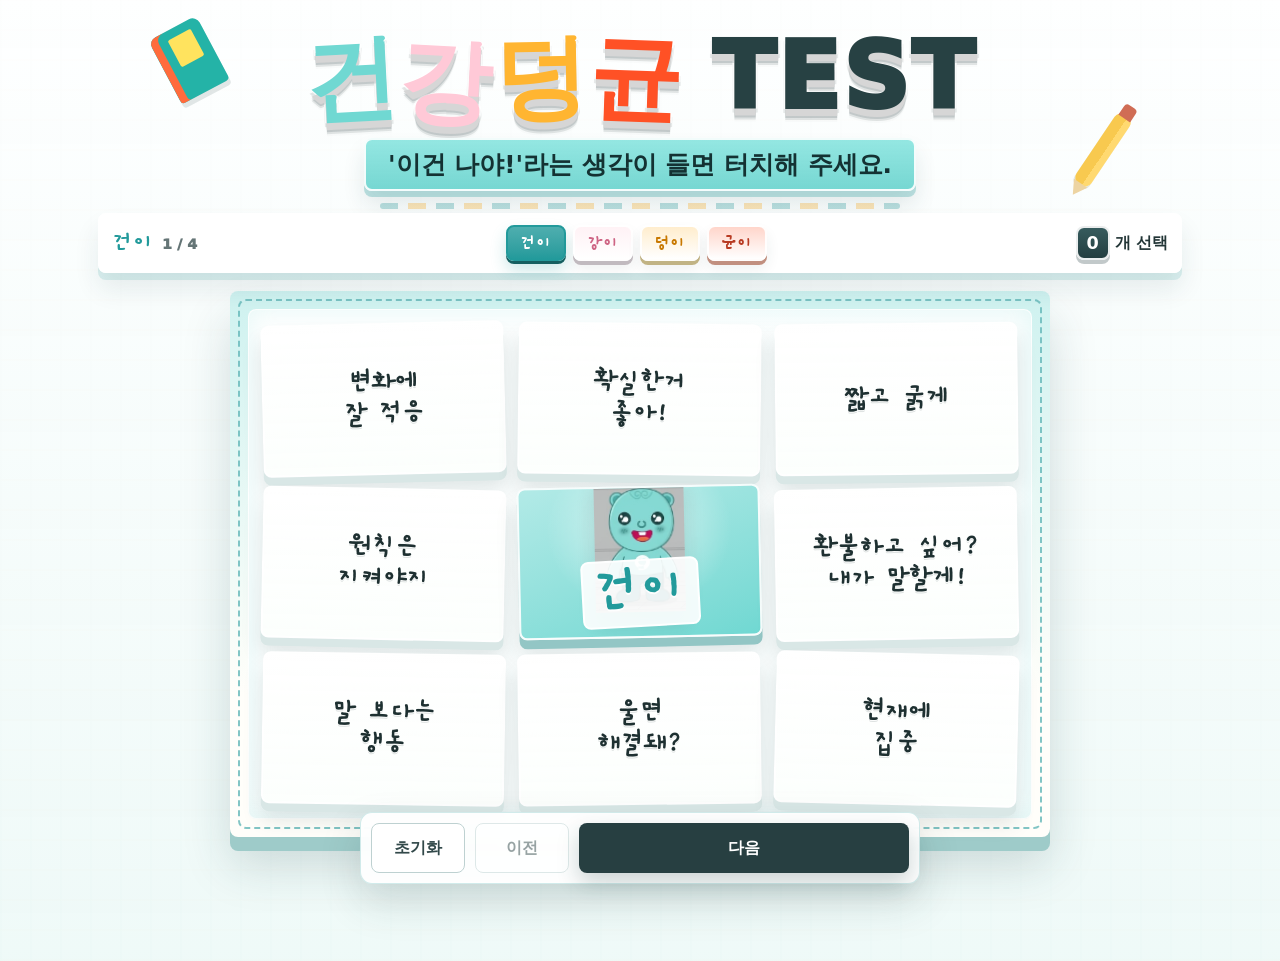
==== index.html @ cb2aecd3 "건강덩균 테스트 웹앱 추가" ====
<!doctype html>
<html lang="ko">
  <head>
    <meta charset="utf-8" />
    <meta name="viewport" content="width=device-width, initial-scale=1" />
    <meta name="theme-color" content="#74d9d3" />
    <meta name="description" content="건이, 강이, 덩이, 균이 유형을 고르는 건강덩균 TEST" />
    <title>건강덩균 TEST</title>
    <link rel="manifest" href="manifest.webmanifest" />
    <link rel="apple-touch-icon" href="assets/geoni-front.jpeg" />
    <link rel="preconnect" href="https://fonts.googleapis.com" />
    <link rel="preconnect" href="https://fonts.gstatic.com" crossorigin />
    <link href="https://fonts.googleapis.com/css2?family=Gaegu:wght@700&family=Nanum+Pen+Script&display=swap" rel="stylesheet" />
    <link rel="stylesheet" href="styles.css" />
  </head>
  <body>
    <main class="app">
      <header class="hero">
        <div class="brand-row" aria-hidden="true">
          <span class="book-icon"></span>
          <span class="pencil-icon"></span>
        </div>
        <h1 class="main-title" aria-label="건강덩균 테스트">
          <span class="title-word">
            <span class="title-char title-mint">건</span><span class="title-char title-pink">강</span><span class="title-char title-yellow">덩</span><span class="title-char title-orange">균</span>
          </span>
          <span class="title-test">TEST</span>
        </h1>
        <p class="hero-copy">'이건 나야!'라는 생각이 들면 터치해 주세요.</p>
      </header>

      <section class="status-panel" aria-label="선택 현황">
        <div class="step-summary">
          <strong id="currentTypeName">건이</strong>
          <span id="stepCount">1 / 4</span>
        </div>
        <div class="step-tabs" id="stepTabs" aria-label="캐릭터 보드 이동"></div>
        <div class="selected-count">
          <span class="count-number" id="selectedCount">0</span>
          <span>개 선택</span>
        </div>
      </section>

      <section class="board" id="board" aria-label="건강덩균 테스트 선택 보드"></section>

      <div class="bottom-bar">
        <button class="ghost-button" type="button" id="resetButton">초기화</button>
        <button class="ghost-button" type="button" id="prevButton">이전</button>
        <button class="result-button" type="button" id="nextButton">다음</button>
      </div>
    </main>

    <dialog class="result-dialog" id="resultDialog">
      <div class="result-card" id="resultCard">
        <button class="close-button" type="button" id="closeDialog" aria-label="결과 닫기">×</button>
        <div class="result-mascots" id="resultMascots" aria-hidden="true"></div>
        <p class="result-kicker">건강덩균 TEST 결과</p>
        <h2 id="resultTitle"></h2>
        <div class="dialog-actions">
          <button class="ghost-button" type="button" id="keepChoosingButton">계속 고르기</button>
          <button class="result-button" type="button" id="restartButton">다시 하기</button>
        </div>
      </div>
    </dialog>

    <template id="typeCardTemplate">
      <article class="type-card">
        <div class="type-board"></div>
      </article>
    </template>

    <script src="script.js"></script>
  </body>
</html>
---- styles.css ----
:root {
  --bg: #eef9f7;
  --ink: #223536;
  --muted: #657576;
  --line: #dce9e8;
  --panel: #fffefa;
  --teal: #70d8d2;
  --teal-dark: #229a9b;
  --pink: #ffc9d7;
  --pink-dark: #ce6484;
  --yellow: #ffb531;
  --yellow-dark: #c87800;
  --orange: #ff5125;
  --orange-dark: #b83a22;
  --shadow: 0 18px 42px rgba(30, 61, 62, 0.16);
  --ui-font:
    ui-rounded,
    "Apple SD Gothic Neo",
    "Malgun Gothic",
    system-ui,
    -apple-system,
    BlinkMacSystemFont,
    "Segoe UI",
    sans-serif;
  --hand-font:
    "Gaegu",
    "Nanum Pen Script",
    "Nanum Brush Script",
    "BM Kirang Haerang",
    "Apple SD Gothic Neo",
    "Malgun Gothic",
    cursive;
}

* {
  box-sizing: border-box;
}

html {
  min-height: 100%;
  background: var(--bg);
}

body {
  position: relative;
  min-height: 100%;
  margin: 0;
  color: var(--ink);
  font-family: var(--ui-font);
  line-height: 1.45;
  background:
    linear-gradient(180deg, rgba(255, 255, 255, 0.94), rgba(238, 249, 247, 0.9)),
    repeating-linear-gradient(90deg, rgba(112, 216, 210, 0.12) 0 2px, transparent 2px 30px),
    repeating-linear-gradient(0deg, rgba(255, 181, 49, 0.09) 0 2px, transparent 2px 30px),
    #f4fbfa;
  overflow-x: hidden;
}

body::before {
  position: fixed;
  inset: 0;
  z-index: -1;
  pointer-events: none;
  content: "";
  background:
    linear-gradient(135deg, transparent 0 66%, rgba(255, 201, 215, 0.3) 66% 72%, transparent 72%),
    linear-gradient(45deg, transparent 0 70%, rgba(255, 181, 49, 0.22) 70% 76%, transparent 76%);
}

button {
  font: inherit;
}

.app {
  width: min(100%, 1120px);
  margin: 0 auto;
  padding: 24px 18px 124px;
}

.hero {
  position: relative;
  padding: 12px 0 20px;
  text-align: center;
}

.hero::after {
  position: absolute;
  left: 50%;
  bottom: 2px;
  width: min(68vw, 520px);
  height: 6px;
  border-radius: 8px;
  background: repeating-linear-gradient(
    90deg,
    rgba(34, 154, 155, 0.3) 0 18px,
    transparent 18px 28px,
    rgba(255, 181, 49, 0.34) 28px 46px,
    transparent 46px 56px
  );
  content: "";
  transform: translateX(-50%);
}

.brand-row {
  position: absolute;
  inset: 0;
  z-index: 0;
  pointer-events: none;
}

.book-icon {
  position: absolute;
  top: 0;
  left: clamp(0px, 6vw, 64px);
  width: 54px;
  height: 72px;
  rotate: -28deg;
  border-radius: 8px 8px 4px 4px;
  background: #24b3a7;
  box-shadow:
    inset 8px 0 0 #ff6b3c,
    0 5px 0 rgba(31, 57, 58, 0.12);
}

.book-icon::before {
  position: absolute;
  content: "";
  inset: 9px 11px 33px 17px;
  border-radius: 2px;
  background: #ffe35e;
}

.pencil-icon {
  position: absolute;
  top: 84px;
  right: clamp(0px, 7vw, 70px);
  width: 18px;
  height: 84px;
  rotate: 34deg;
  border-radius: 8px;
  background: linear-gradient(90deg, #f8c94f 0 62%, #ffd970 62% 100%);
  box-shadow: 0 3px 0 rgba(31, 57, 58, 0.12);
}

.pencil-icon::before {
  position: absolute;
  content: "";
  top: -10px;
  left: 2px;
  width: 14px;
  height: 14px;
  border-radius: 4px 4px 0 0;
  background: #d06d55;
}

.pencil-icon::after {
  position: absolute;
  content: "";
  bottom: -12px;
  left: 1px;
  width: 0;
  height: 0;
  border-left: 8px solid transparent;
  border-right: 8px solid transparent;
  border-top: 14px solid #edd4a2;
}

.main-title {
  position: relative;
  z-index: 1;
  display: inline-flex;
  align-items: baseline;
  justify-content: center;
  flex-wrap: wrap;
  gap: 0 0.16em;
  margin: 0;
  font-family: var(--ui-font);
  font-size: clamp(3rem, 8.6vw, 5.8rem);
  font-weight: 1000;
  letter-spacing: 0;
  line-height: 0.9;
  filter: drop-shadow(0 4px 0 rgba(33, 46, 47, 0.13));
}

.title-word {
  display: inline-flex;
  align-items: baseline;
  gap: 0.02em;
}

.title-char,
.title-test {
  display: inline-block;
  -webkit-text-stroke: 1px rgba(255, 255, 255, 0.82);
  paint-order: stroke fill;
  text-shadow:
    0 7px 0 #d6d6d6,
    0 9px 0 rgba(28, 50, 51, 0.15),
    2px 0 0 rgba(255, 255, 255, 0.75),
    -2px 0 0 rgba(255, 255, 255, 0.75);
}

.title-char:nth-child(1) {
  transform: rotate(-3deg) translateY(0.02em);
}

.title-char:nth-child(2) {
  transform: rotate(3deg) translateY(0.05em);
}

.title-char:nth-child(3) {
  transform: rotate(-1deg);
}

.title-char:nth-child(4) {
  transform: rotate(2deg) translateY(0.02em);
}

.title-mint {
  color: var(--teal);
}

.title-pink {
  color: var(--pink);
}

.title-yellow {
  color: var(--yellow);
}

.title-orange {
  color: var(--orange);
}

.title-test {
  margin-left: 0.16em;
  color: #274143;
  letter-spacing: 0.02em;
}

.hero-copy {
  position: relative;
  z-index: 1;
  display: inline-flex;
  align-items: center;
  justify-content: center;
  max-width: min(100%, 780px);
  min-height: 44px;
  margin: 18px auto 0;
  padding: 7px 22px;
  border: 2px solid rgba(255, 255, 255, 0.9);
  border-radius: 8px;
  color: #143233;
  background: linear-gradient(180deg, rgba(141, 229, 224, 0.94), rgba(103, 211, 205, 0.9));
  box-shadow:
    0 6px 0 rgba(34, 154, 155, 0.28),
    0 14px 22px rgba(26, 68, 70, 0.11);
  font-size: clamp(1.05rem, 3.2vw, 1.55rem);
  font-weight: 900;
}

.status-panel {
  position: sticky;
  z-index: 10;
  top: 0;
  display: flex;
  align-items: center;
  justify-content: space-between;
  gap: 12px;
  margin: 2px 0 18px;
  padding: 10px 12px;
  border: 2px solid rgba(255, 255, 255, 0.9);
  border-radius: 8px;
  background: rgba(255, 255, 255, 0.9);
  box-shadow:
    0 7px 0 rgba(34, 154, 155, 0.14),
    0 16px 26px rgba(24, 59, 61, 0.09);
  backdrop-filter: blur(10px);
}

.step-summary {
  display: flex;
  align-items: baseline;
  gap: 8px;
  min-width: max-content;
  color: #243f40;
  font-weight: 950;
}

.step-summary strong {
  color: var(--teal-dark);
  font-family: var(--hand-font);
  font-size: 1.55rem;
  font-weight: 700;
  letter-spacing: 0;
  line-height: 1;
}

.step-summary span {
  color: var(--muted);
  font-size: 0.9rem;
}

.step-tabs {
  display: flex;
  justify-content: center;
  flex: 1;
  gap: 7px;
}

.step-tab {
  position: relative;
  min-width: 58px;
  min-height: 36px;
  padding: 5px 12px;
  border: 2px solid rgba(255, 255, 255, 0.92);
  border-radius: 8px;
  color: var(--tab-dark);
  background: linear-gradient(180deg, color-mix(in srgb, var(--tab-color) 24%, white), #fff);
  box-shadow:
    0 4px 0 color-mix(in srgb, var(--tab-color) 36%, #9eb2b2),
    0 8px 14px rgba(35, 58, 59, 0.08);
  font-family: var(--hand-font);
  font-size: 1.2rem;
  font-weight: 700;
  letter-spacing: 0;
  line-height: 1;
  cursor: pointer;
}

.step-tab.is-current {
  color: #fff;
  background: linear-gradient(180deg, color-mix(in srgb, var(--tab-dark) 80%, white), var(--tab-dark));
  border-color: var(--tab-dark);
  box-shadow:
    0 3px 0 color-mix(in srgb, var(--tab-dark) 62%, black),
    0 9px 16px color-mix(in srgb, var(--tab-dark) 24%, transparent);
}

.step-tab.has-selection::after {
  position: absolute;
  top: -5px;
  right: -3px;
  display: grid;
  place-items: center;
  width: 17px;
  height: 17px;
  border: 2px solid #fff;
  border-radius: 50%;
  color: #fff;
  background: var(--tab-dark);
  content: "✓";
  font-size: 0.72rem;
  font-family: system-ui, sans-serif;
  font-weight: 1000;
}

.selected-count {
  display: flex;
  align-items: center;
  gap: 5px;
  min-width: max-content;
  font-size: 0.98rem;
  font-weight: 850;
}

.count-number {
  display: inline-grid;
  place-items: center;
  min-width: 34px;
  height: 34px;
  border: 2px solid rgba(255, 255, 255, 0.9);
  border-radius: 8px;
  color: #fff;
  background: linear-gradient(180deg, #365b5d, #243f41);
  box-shadow: 0 4px 0 rgba(36, 63, 65, 0.28);
  font-size: 1.1rem;
}

.board {
  display: grid;
  width: min(100%, 820px);
  margin: 0 auto;
  perspective: 900px;
}

.type-card {
  --type-color: var(--teal);
  --type-dark: var(--teal-dark);
  position: relative;
  isolation: isolate;
  padding: clamp(11px, 2vw, 18px);
  border: 0;
  border-radius: 8px;
  background:
    linear-gradient(180deg, color-mix(in srgb, var(--type-color) 34%, white), #fffefa 74%),
    var(--panel);
  box-shadow:
    0 14px 0 color-mix(in srgb, var(--type-dark) 32%, #d8e2df),
    0 28px 48px rgba(26, 68, 70, 0.18);
  animation: boardIn 260ms ease-out both;
}

.type-card::before {
  position: absolute;
  inset: 8px;
  z-index: -1;
  border: 2px dashed color-mix(in srgb, var(--type-dark) 70%, white);
  border-radius: 8px;
  content: "";
  opacity: 0.8;
}

.type-card[hidden] {
  display: none;
}

.type-board {
  position: relative;
  z-index: 1;
  display: grid;
  grid-template-columns: repeat(3, minmax(0, 1fr));
  gap: clamp(8px, 1.5vw, 13px);
  padding: clamp(9px, 1.6vw, 14px);
  border-radius: 8px;
  overflow: visible;
  background:
    linear-gradient(135deg, rgba(255, 255, 255, 0.88), rgba(255, 255, 255, 0.54)),
    color-mix(in srgb, var(--type-color) 12%, white);
  box-shadow:
    inset 0 0 0 1px rgba(255, 255, 255, 0.9),
    inset 0 0 24px color-mix(in srgb, var(--type-color) 16%, transparent);
}

.tile {
  --tile-base: #fffefa;
  --tile-side: #d9e7e6;
  position: relative;
  display: grid;
  place-items: center;
  width: 100%;
  min-height: clamp(120px, 12vw, 152px);
  padding: 12px 9px 15px;
  border: 2px solid rgba(255, 255, 255, 0.9);
  border-radius: 8px;
  color: #1e3031;
  background:
    linear-gradient(180deg, rgba(255, 255, 255, 0.98), rgba(252, 255, 253, 0.94)),
    var(--tile-base);
  font-family: var(--hand-font);
  font-size: clamp(1.28rem, 2.9vw, 1.78rem);
  font-weight: 700;
  line-height: 1.08;
  letter-spacing: 0;
  word-break: keep-all;
  overflow-wrap: anywhere;
  white-space: pre-line;
  text-align: center;
  -webkit-font-smoothing: antialiased;
  -webkit-text-stroke: 0;
  text-shadow:
    0 1px 0 rgba(255, 255, 255, 0.9),
    0 2px 0 rgba(32, 55, 56, 0.14);
  cursor: pointer;
  -webkit-tap-highlight-color: transparent;
  transform: translateY(0) rotate(var(--tilt, 0deg));
  transition:
    background 150ms ease,
    color 150ms ease,
    box-shadow 150ms ease,
    transform 150ms ease;
  box-shadow:
    0 8px 0 var(--tile-side),
    0 16px 20px rgba(32, 61, 62, 0.13);
}

.tile::before {
  position: absolute;
  inset: 7px;
  border: 2px solid color-mix(in srgb, var(--type-color) 52%, white);
  border-radius: 6px;
  content: "";
  opacity: 0;
  transform: scale(0.96);
  transition:
    opacity 150ms ease,
    transform 150ms ease;
}

.tile-long {
  font-size: clamp(1.08rem, 2.45vw, 1.44rem);
  line-height: 1.06;
}

.tile-dense {
  font-size: clamp(0.94rem, 2.1vw, 1.24rem);
  line-height: 1.04;
}

.tile:nth-child(3n) {
  border-right: 2px solid rgba(255, 255, 255, 0.9);
}

.tile:nth-last-child(-n + 3) {
  border-bottom: 2px solid rgba(255, 255, 255, 0.9);
}

@media (hover: hover) {
  .tile:hover {
    color: #172728;
    background:
      linear-gradient(180deg, #fff, color-mix(in srgb, var(--type-color) 20%, white)),
      var(--tile-base);
    box-shadow:
      0 11px 0 color-mix(in srgb, var(--type-color) 34%, #cbdada),
      0 20px 26px rgba(32, 61, 62, 0.16);
    transform: translateY(-4px) rotate(var(--tilt, 0deg));
  }
}

.tile:focus-visible {
  z-index: 2;
  outline: 4px solid color-mix(in srgb, var(--type-color) 60%, white);
  outline-offset: -4px;
}

.tile.is-selected {
  color: #142829;
  background:
    linear-gradient(180deg, color-mix(in srgb, var(--type-color) 50%, white), color-mix(in srgb, var(--type-color) 30%, white)),
    var(--type-color);
  box-shadow:
    0 3px 0 color-mix(in srgb, var(--type-dark) 50%, #8fa8a7),
    0 12px 18px color-mix(in srgb, var(--type-dark) 18%, transparent),
    inset 0 0 0 4px rgba(255, 255, 255, 0.62);
  transform: translateY(5px) rotate(var(--tilt, 0deg));
}

.tile.is-selected::before {
  opacity: 1;
  transform: scale(1);
}

.tile.is-selected::after {
  position: absolute;
  top: -8px;
  right: -8px;
  display: grid;
  place-items: center;
  width: 34px;
  height: 34px;
  border: 3px solid #fff;
  border-radius: 8px;
  color: #fff;
  background: linear-gradient(180deg, color-mix(in srgb, var(--type-dark) 82%, white), var(--type-dark));
  content: "✓";
  font-family: var(--ui-font);
  font-size: 1.12rem;
  font-weight: 1000;
  box-shadow:
    0 4px 0 color-mix(in srgb, var(--type-dark) 58%, black),
    0 8px 14px rgba(32, 61, 62, 0.18);
  transform: rotate(7deg);
}

.tile.pop {
  animation: pop 220ms ease-out;
}

@keyframes pop {
  0% {
    transform: translateY(5px) rotate(var(--tilt, 0deg)) scale(1);
  }

  54% {
    transform: translateY(5px) rotate(var(--tilt, 0deg)) scale(0.94);
  }

  100% {
    transform: translateY(5px) rotate(var(--tilt, 0deg)) scale(1);
  }
}

.center-tile {
  position: relative;
  display: grid;
  place-items: center;
  min-height: clamp(120px, 12vw, 152px);
  border: 2px solid rgba(255, 255, 255, 0.92);
  border-radius: 8px;
  background:
    radial-gradient(ellipse at 50% 28%, rgba(255, 255, 255, 0.62), transparent 55%),
    linear-gradient(160deg, color-mix(in srgb, var(--type-color) 54%, white), var(--type-color));
  box-shadow:
    0 9px 0 color-mix(in srgb, var(--type-dark) 36%, #d2dfdc),
    0 16px 22px rgba(32, 61, 62, 0.13);
  overflow: hidden;
  transform: translateY(-2px) rotate(var(--tilt, 0deg));
}

.center-label {
  position: absolute;
  left: 50%;
  bottom: 9px;
  z-index: 2;
  display: inline-grid;
  place-items: center;
  min-width: 74px;
  padding: 1px 10px 6px;
  border: 2px solid rgba(255, 255, 255, 0.9);
  border-radius: 8px;
  color: var(--type-dark);
  background: rgba(255, 255, 255, 0.9);
  font-family: var(--hand-font);
  font-size: clamp(2.2rem, 4.9vw, 3.55rem);
  font-weight: 700;
  letter-spacing: 0;
  line-height: 1;
  text-shadow: 0 2px 0 rgba(255, 255, 255, 0.85);
  transform: translateX(-50%) rotate(-2deg);
}

.center-character {
  position: absolute;
  left: 50%;
  bottom: 24px;
  z-index: 1;
  width: min(84%, 132px);
  max-height: 136px;
  opacity: 0.95;
  object-fit: contain;
  transform: translateX(-50%);
  filter: drop-shadow(0 12px 10px rgba(33, 58, 59, 0.16));
  mix-blend-mode: normal;
}

@keyframes boardIn {
  from {
    opacity: 0;
    transform: rotateX(4deg) translateY(10px);
  }

  to {
    opacity: 1;
    transform: rotateX(0) translateY(0);
  }
}

.bottom-bar {
  position: fixed;
  z-index: 20;
  left: 50%;
  bottom: 16px;
  display: flex;
  width: min(calc(100% - 28px), 560px);
  gap: 10px;
  padding: 10px;
  border: 1px solid rgba(34, 154, 155, 0.2);
  border-radius: 12px;
  background: rgba(255, 255, 255, 0.94);
  box-shadow: var(--shadow);
  transform: translateX(-50%);
  backdrop-filter: blur(14px);
}

.ghost-button,
.result-button {
  display: inline-flex;
  align-items: center;
  justify-content: center;
  min-height: 50px;
  border-radius: 8px;
  font-size: 1rem;
  font-weight: 950;
  letter-spacing: 0;
  cursor: pointer;
}

.ghost-button:disabled,
.result-button:disabled {
  cursor: default;
  opacity: 0.5;
}

.ghost-button {
  flex: 0 0 94px;
  border: 1px solid #bed1d1;
  color: #32494a;
  background: #fff;
}

.result-button {
  flex: 1;
  border: 0;
  color: #fff;
  background: #273f41;
  box-shadow: 0 10px 22px rgba(28, 62, 64, 0.22);
}

.result-dialog {
  width: min(calc(100% - 28px), 560px);
  padding: 0;
  border: 0;
  border-radius: 18px;
  background: transparent;
  overflow: visible;
}

.result-dialog::backdrop {
  background: rgba(17, 34, 35, 0.48);
  backdrop-filter: blur(4px);
}

.result-card {
  position: relative;
  padding: 34px 22px 22px;
  border-radius: 18px;
  color: #203839;
  background: #fff;
  box-shadow: var(--shadow);
  text-align: center;
}

.close-button {
  position: absolute;
  top: 10px;
  right: 10px;
  display: grid;
  place-items: center;
  width: 38px;
  height: 38px;
  border: 0;
  border-radius: 50%;
  color: #33494a;
  background: #eef5f4;
  font-size: 1.65rem;
  line-height: 1;
  cursor: pointer;
}

.result-mascots {
  display: flex;
  justify-content: center;
  align-items: flex-end;
  flex-wrap: wrap;
  gap: 12px;
  min-height: 210px;
  margin: 0 0 16px;
}

.result-character {
  display: grid;
  justify-items: center;
  gap: 8px;
  margin: 0;
  flex: 0 0 auto;
  transform-origin: center bottom;
  animation: mascotRise 360ms ease-out both;
}

.result-character img {
  width: clamp(128px, 34vw, 188px);
  height: clamp(178px, 44vw, 248px);
  object-fit: contain;
  filter: drop-shadow(0 16px 18px rgba(35, 54, 55, 0.16));
}

.result-character figcaption {
  min-width: 70px;
  padding: 4px 12px 6px;
  border-radius: 999px;
  color: var(--type-dark);
  background: color-mix(in srgb, var(--type-color) 22%, white);
  font-family: var(--hand-font);
  font-size: 1.45rem;
  font-weight: 1000;
  line-height: 1;
}

.result-character:nth-child(2) {
  animation-delay: 70ms;
}

.result-character:nth-child(3) {
  animation-delay: 130ms;
}

.result-character:nth-child(4) {
  animation-delay: 190ms;
}

@keyframes mascotRise {
  from {
    opacity: 0;
    transform: translateY(14px) scale(0.88);
  }

  to {
    opacity: 1;
    transform: translateY(0) scale(1);
  }
}

.result-kicker {
  margin: 0 0 6px;
  color: var(--muted);
  font-size: 0.9rem;
  font-weight: 900;
}

.result-card h2 {
  margin: 0;
  color: var(--type-dark);
  font-family: var(--hand-font);
  font-size: clamp(1.9rem, 6vw, 3rem);
  font-weight: 1000;
  letter-spacing: 0;
  line-height: 1.1;
}

.dialog-actions {
  display: flex;
  gap: 10px;
}

.dialog-actions .ghost-button,
.dialog-actions .result-button {
  flex: 1 1 0;
  min-width: 0;
  white-space: nowrap;
}

@media (max-width: 840px) {
  .app {
    padding-inline: 14px;
  }

  .board {
    width: min(100%, 680px);
  }

  .type-card {
    border-radius: 20px;
  }

  .tile,
  .center-tile {
    min-height: 124px;
  }
}

@media (max-width: 560px) {
  .app {
    padding-top: 12px;
  }

  .main-title {
    font-size: clamp(2.55rem, 11vw, 3.2rem);
  }

  .book-icon {
    display: none;
  }

  .pencil-icon {
    display: none;
  }

  .hero-copy {
    width: 100%;
    padding-inline: 14px;
  }

  .status-panel {
    align-items: flex-start;
    flex-direction: column;
  }

  .step-tabs {
    justify-content: flex-start;
    width: 100%;
    overflow-x: auto;
    padding: 2px 0 4px;
  }

  .type-card {
    padding: 7px;
    border-width: 2px;
  }

  .tile,
  .center-tile {
    min-height: 122px;
  }

  .tile {
    padding: 8px 4px;
    font-size: clamp(1.28rem, 5.2vw, 1.48rem);
    line-height: 1.13;
  }

  .center-label {
    font-size: 2.75rem;
  }

  .bottom-bar {
    bottom: 10px;
    width: min(calc(100% - 20px), 560px);
  }

  .ghost-button {
    flex-basis: 76px;
    font-size: 0.94rem;
  }
}
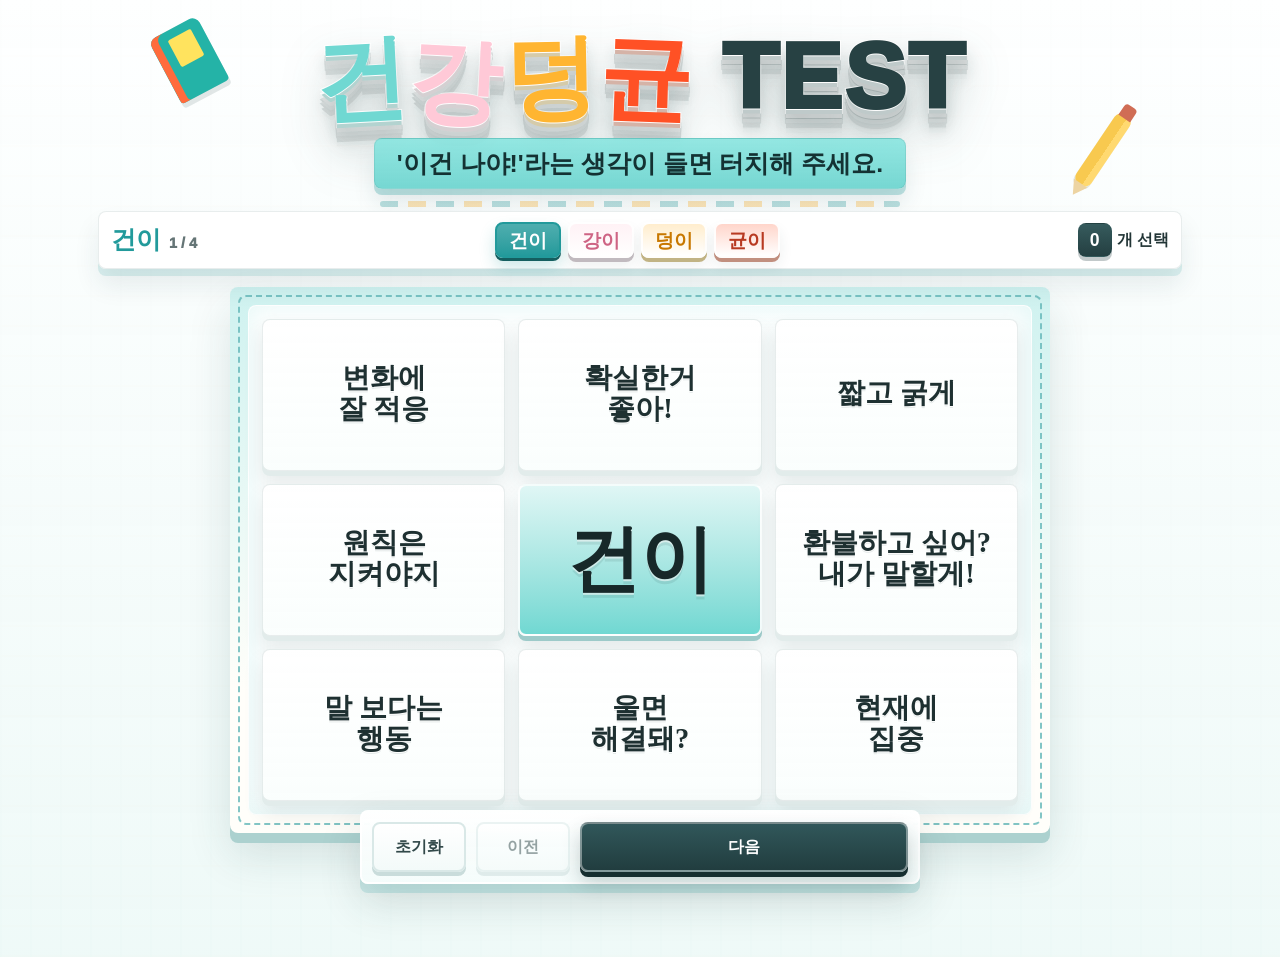
==== commit 3fb7249d: "교보손글씨 폰트 전체 적용" ====
--- a/index.html
+++ b/index.html
@@ -8,9 +8,6 @@
     <title>건강덩균 TEST</title>
     <link rel="manifest" href="manifest.webmanifest" />
     <link rel="apple-touch-icon" href="assets/geoni-front.jpeg" />
-    <link rel="preconnect" href="https://fonts.googleapis.com" />
-    <link rel="preconnect" href="https://fonts.gstatic.com" crossorigin />
-    <link href="https://fonts.googleapis.com/css2?family=Gaegu:wght@700&family=Nanum+Pen+Script&display=swap" rel="stylesheet" />
     <link rel="stylesheet" href="styles.css" />
   </head>
   <body>
--- a/styles.css
+++ b/styles.css
@@ -1,3 +1,9 @@
+@font-face {
+  font-family: "Kyobo Handwriting 2019";
+  src: url("assets/fonts/KyoboHandwriting2019.otf") format("opentype");
+  font-display: swap;
+}
+
 :root {
   --bg: #eef9f7;
   --ink: #223536;
@@ -14,19 +20,12 @@
   --orange-dark: #b83a22;
   --shadow: 0 18px 42px rgba(30, 61, 62, 0.16);
   --ui-font:
-    ui-rounded,
+    "Kyobo Handwriting 2019",
     "Apple SD Gothic Neo",
     "Malgun Gothic",
-    system-ui,
-    -apple-system,
-    BlinkMacSystemFont,
-    "Segoe UI",
     sans-serif;
   --hand-font:
-    "Gaegu",
-    "Nanum Pen Script",
-    "Nanum Brush Script",
-    "BM Kirang Haerang",
+    "Kyobo Handwriting 2019",
     "Apple SD Gothic Neo",
     "Malgun Gothic",
     cursive;
@@ -179,7 +178,11 @@
   font-weight: 1000;
   letter-spacing: 0;
   line-height: 0.9;
-  filter: drop-shadow(0 4px 0 rgba(33, 46, 47, 0.13));
+  transform: translateZ(0);
+  filter:
+    drop-shadow(0 4px 0 rgba(255, 255, 255, 0.94))
+    drop-shadow(0 10px 0 rgba(41, 61, 62, 0.16))
+    drop-shadow(0 20px 22px rgba(34, 64, 65, 0.18));
 }
 
 .title-word {
@@ -190,14 +193,15 @@
 
 .title-char,
 .title-test {
+  position: relative;
   display: inline-block;
-  -webkit-text-stroke: 1px rgba(255, 255, 255, 0.82);
+  -webkit-text-stroke: 2px rgba(255, 255, 255, 0.92);
   paint-order: stroke fill;
   text-shadow:
-    0 7px 0 #d6d6d6,
-    0 9px 0 rgba(28, 50, 51, 0.15),
-    2px 0 0 rgba(255, 255, 255, 0.75),
-    -2px 0 0 rgba(255, 255, 255, 0.75);
+    0 1px 0 rgba(255, 255, 255, 0.96),
+    0 5px 0 color-mix(in srgb, currentColor 24%, #c8d2d0),
+    0 9px 0 rgba(36, 56, 57, 0.14),
+    0 13px 15px rgba(31, 61, 62, 0.16);
 }
 
 .title-char:nth-child(1) {
@@ -236,6 +240,11 @@
   margin-left: 0.16em;
   color: #274143;
   letter-spacing: 0.02em;
+  text-shadow:
+    0 1px 0 rgba(255, 255, 255, 0.96),
+    0 5px 0 #bfcaca,
+    0 10px 0 rgba(36, 56, 57, 0.16),
+    0 15px 18px rgba(31, 61, 62, 0.18);
 }
 
 .hero-copy {
@@ -248,7 +257,7 @@
   min-height: 44px;
   margin: 18px auto 0;
   padding: 7px 22px;
-  border: 2px solid rgba(255, 255, 255, 0.9);
+  border: 1px solid rgba(33, 80, 82, 0.1);
   border-radius: 8px;
   color: #143233;
   background: linear-gradient(180deg, rgba(141, 229, 224, 0.94), rgba(103, 211, 205, 0.9));
@@ -269,7 +278,7 @@
   gap: 12px;
   margin: 2px 0 18px;
   padding: 10px 12px;
-  border: 2px solid rgba(255, 255, 255, 0.9);
+  border: 1px solid rgba(33, 80, 82, 0.1);
   border-radius: 8px;
   background: rgba(255, 255, 255, 0.9);
   box-shadow:
@@ -351,7 +360,7 @@
   background: var(--tab-dark);
   content: "✓";
   font-size: 0.72rem;
-  font-family: system-ui, sans-serif;
+  font-family: var(--ui-font);
   font-weight: 1000;
 }
 
@@ -369,7 +378,7 @@
   place-items: center;
   min-width: 34px;
   height: 34px;
-  border: 2px solid rgba(255, 255, 255, 0.9);
+  border: 1px solid rgba(33, 80, 82, 0.1);
   border-radius: 8px;
   color: #fff;
   background: linear-gradient(180deg, #365b5d, #243f41);
@@ -396,8 +405,8 @@
     linear-gradient(180deg, color-mix(in srgb, var(--type-color) 34%, white), #fffefa 74%),
     var(--panel);
   box-shadow:
-    0 14px 0 color-mix(in srgb, var(--type-dark) 32%, #d8e2df),
-    0 28px 48px rgba(26, 68, 70, 0.18);
+    0 10px 0 color-mix(in srgb, var(--type-dark) 24%, #d8e2df),
+    0 22px 44px rgba(26, 68, 70, 0.14);
   animation: boardIn 260ms ease-out both;
 }
 
@@ -434,18 +443,18 @@
 
 .tile {
   --tile-base: #fffefa;
-  --tile-side: #d9e7e6;
+  --tile-side: #e2eceb;
   position: relative;
   display: grid;
   place-items: center;
   width: 100%;
   min-height: clamp(120px, 12vw, 152px);
   padding: 12px 9px 15px;
-  border: 2px solid rgba(255, 255, 255, 0.9);
+  border: 1px solid rgba(33, 80, 82, 0.1);
   border-radius: 8px;
   color: #1e3031;
   background:
-    linear-gradient(180deg, rgba(255, 255, 255, 0.98), rgba(252, 255, 253, 0.94)),
+    linear-gradient(180deg, rgba(255, 255, 255, 1), rgba(250, 254, 253, 0.96)),
     var(--tile-base);
   font-family: var(--hand-font);
   font-size: clamp(1.28rem, 2.9vw, 1.78rem);
@@ -460,18 +469,18 @@
   -webkit-text-stroke: 0;
   text-shadow:
     0 1px 0 rgba(255, 255, 255, 0.9),
-    0 2px 0 rgba(32, 55, 56, 0.14);
+    0 1.5px 0 rgba(32, 55, 56, 0.1);
   cursor: pointer;
   -webkit-tap-highlight-color: transparent;
-  transform: translateY(0) rotate(var(--tilt, 0deg));
+  transform: translateY(0);
   transition:
     background 150ms ease,
     color 150ms ease,
     box-shadow 150ms ease,
     transform 150ms ease;
   box-shadow:
-    0 8px 0 var(--tile-side),
-    0 16px 20px rgba(32, 61, 62, 0.13);
+    0 5px 0 var(--tile-side),
+    0 12px 20px rgba(32, 61, 62, 0.11);
 }
 
 .tile::before {
@@ -498,11 +507,11 @@
 }
 
 .tile:nth-child(3n) {
-  border-right: 2px solid rgba(255, 255, 255, 0.9);
+  border-right-color: rgba(33, 80, 82, 0.1);
 }
 
 .tile:nth-last-child(-n + 3) {
-  border-bottom: 2px solid rgba(255, 255, 255, 0.9);
+  border-bottom-color: rgba(33, 80, 82, 0.1);
 }
 
 @media (hover: hover) {
@@ -512,9 +521,9 @@
       linear-gradient(180deg, #fff, color-mix(in srgb, var(--type-color) 20%, white)),
       var(--tile-base);
     box-shadow:
-      0 11px 0 color-mix(in srgb, var(--type-color) 34%, #cbdada),
-      0 20px 26px rgba(32, 61, 62, 0.16);
-    transform: translateY(-4px) rotate(var(--tilt, 0deg));
+      0 7px 0 color-mix(in srgb, var(--type-color) 26%, #d5e2e1),
+      0 16px 24px rgba(32, 61, 62, 0.14);
+    transform: translateY(-2px);
   }
 }
 
@@ -530,10 +539,10 @@
     linear-gradient(180deg, color-mix(in srgb, var(--type-color) 50%, white), color-mix(in srgb, var(--type-color) 30%, white)),
     var(--type-color);
   box-shadow:
-    0 3px 0 color-mix(in srgb, var(--type-dark) 50%, #8fa8a7),
-    0 12px 18px color-mix(in srgb, var(--type-dark) 18%, transparent),
-    inset 0 0 0 4px rgba(255, 255, 255, 0.62);
-  transform: translateY(5px) rotate(var(--tilt, 0deg));
+    0 2px 0 color-mix(in srgb, var(--type-dark) 40%, #a9bdbc),
+    0 9px 16px color-mix(in srgb, var(--type-dark) 15%, transparent),
+    inset 0 0 0 3px rgba(255, 255, 255, 0.58);
+  transform: translateY(3px);
 }
 
 .tile.is-selected::before {
@@ -569,15 +578,15 @@
 
 @keyframes pop {
   0% {
-    transform: translateY(5px) rotate(var(--tilt, 0deg)) scale(1);
+    transform: translateY(3px) scale(1);
   }
 
   54% {
-    transform: translateY(5px) rotate(var(--tilt, 0deg)) scale(0.94);
+    transform: translateY(3px) scale(0.96);
   }
 
   100% {
-    transform: translateY(5px) rotate(var(--tilt, 0deg)) scale(1);
+    transform: translateY(3px) scale(1);
   }
 }
 
@@ -589,49 +598,32 @@
   border: 2px solid rgba(255, 255, 255, 0.92);
   border-radius: 8px;
   background:
-    radial-gradient(ellipse at 50% 28%, rgba(255, 255, 255, 0.62), transparent 55%),
-    linear-gradient(160deg, color-mix(in srgb, var(--type-color) 54%, white), var(--type-color));
-  box-shadow:
-    0 9px 0 color-mix(in srgb, var(--type-dark) 36%, #d2dfdc),
-    0 16px 22px rgba(32, 61, 62, 0.13);
+    linear-gradient(180deg, color-mix(in srgb, var(--type-color) 22%, white), var(--type-color));
+  box-shadow:
+    0 5px 0 color-mix(in srgb, var(--type-dark) 30%, #d2dfdc),
+    0 12px 20px rgba(32, 61, 62, 0.11);
   overflow: hidden;
-  transform: translateY(-2px) rotate(var(--tilt, 0deg));
 }
 
 .center-label {
-  position: absolute;
-  left: 50%;
-  bottom: 9px;
+  position: relative;
   z-index: 2;
   display: inline-grid;
   place-items: center;
-  min-width: 74px;
-  padding: 1px 10px 6px;
-  border: 2px solid rgba(255, 255, 255, 0.9);
-  border-radius: 8px;
-  color: var(--type-dark);
-  background: rgba(255, 255, 255, 0.9);
+  min-width: 0;
+  padding: 0;
+  border: 0;
+  border-radius: 0;
+  color: #172829;
+  background: transparent;
   font-family: var(--hand-font);
-  font-size: clamp(2.2rem, 4.9vw, 3.55rem);
+  font-size: clamp(2.8rem, 5.9vw, 4.55rem);
   font-weight: 700;
   letter-spacing: 0;
   line-height: 1;
-  text-shadow: 0 2px 0 rgba(255, 255, 255, 0.85);
-  transform: translateX(-50%) rotate(-2deg);
-}
-
-.center-character {
-  position: absolute;
-  left: 50%;
-  bottom: 24px;
-  z-index: 1;
-  width: min(84%, 132px);
-  max-height: 136px;
-  opacity: 0.95;
-  object-fit: contain;
-  transform: translateX(-50%);
-  filter: drop-shadow(0 12px 10px rgba(33, 58, 59, 0.16));
-  mix-blend-mode: normal;
+  text-shadow:
+    0 2px 0 rgba(255, 255, 255, 0.55),
+    0 5px 0 rgba(31, 55, 56, 0.1);
 }
 
 @keyframes boardIn {
@@ -655,10 +647,13 @@
   width: min(calc(100% - 28px), 560px);
   gap: 10px;
   padding: 10px;
-  border: 1px solid rgba(34, 154, 155, 0.2);
-  border-radius: 12px;
-  background: rgba(255, 255, 255, 0.94);
-  box-shadow: var(--shadow);
+  border: 2px solid rgba(255, 255, 255, 0.92);
+  border-radius: 8px;
+  background:
+    linear-gradient(180deg, rgba(255, 255, 255, 0.96), rgba(245, 252, 251, 0.94));
+  box-shadow:
+    0 9px 0 rgba(34, 154, 155, 0.18),
+    var(--shadow);
   transform: translateX(-50%);
   backdrop-filter: blur(14px);
 }
@@ -684,24 +679,33 @@
 
 .ghost-button {
   flex: 0 0 94px;
-  border: 1px solid #bed1d1;
+  border: 2px solid #d9e8e7;
   color: #32494a;
-  background: #fff;
+  background: linear-gradient(180deg, #fff, #f3faf9);
+  box-shadow: 0 4px 0 #c9dcdb;
 }
 
 .result-button {
   flex: 1;
-  border: 0;
+  border: 2px solid rgba(255, 255, 255, 0.4);
   color: #fff;
-  background: #273f41;
-  box-shadow: 0 10px 22px rgba(28, 62, 64, 0.22);
+  background: linear-gradient(180deg, #31575a, #213d3f);
+  box-shadow:
+    0 5px 0 #162e30,
+    0 11px 20px rgba(28, 62, 64, 0.24);
+}
+
+.ghost-button:not(:disabled):active,
+.result-button:not(:disabled):active {
+  transform: translateY(3px);
+  box-shadow: 0 2px 0 rgba(22, 46, 48, 0.42);
 }
 
 .result-dialog {
   width: min(calc(100% - 28px), 560px);
   padding: 0;
   border: 0;
-  border-radius: 18px;
+  border-radius: 8px;
   background: transparent;
   overflow: visible;
 }
@@ -714,10 +718,14 @@
 .result-card {
   position: relative;
   padding: 34px 22px 22px;
-  border-radius: 18px;
+  border: 3px solid rgba(255, 255, 255, 0.9);
+  border-radius: 8px;
   color: #203839;
-  background: #fff;
-  box-shadow: var(--shadow);
+  background:
+    linear-gradient(180deg, color-mix(in srgb, var(--type-color) 24%, white), #fffefa 64%);
+  box-shadow:
+    0 12px 0 color-mix(in srgb, var(--type-dark) 30%, #d8e2df),
+    var(--shadow);
   text-align: center;
 }
 
@@ -730,9 +738,10 @@
   width: 38px;
   height: 38px;
   border: 0;
-  border-radius: 50%;
+  border-radius: 8px;
   color: #33494a;
-  background: #eef5f4;
+  background: linear-gradient(180deg, #fff, #eef5f4);
+  box-shadow: 0 4px 0 #d2dfde;
   font-size: 1.65rem;
   line-height: 1;
   cursor: pointer;
@@ -762,15 +771,18 @@
   width: clamp(128px, 34vw, 188px);
   height: clamp(178px, 44vw, 248px);
   object-fit: contain;
-  filter: drop-shadow(0 16px 18px rgba(35, 54, 55, 0.16));
+  filter: drop-shadow(0 18px 16px rgba(35, 54, 55, 0.18));
 }
 
 .result-character figcaption {
   min-width: 70px;
   padding: 4px 12px 6px;
-  border-radius: 999px;
+  border: 2px solid rgba(255, 255, 255, 0.88);
+  border-radius: 8px;
   color: var(--type-dark);
-  background: color-mix(in srgb, var(--type-color) 22%, white);
+  background:
+    linear-gradient(180deg, color-mix(in srgb, var(--type-color) 28%, white), #fff);
+  box-shadow: 0 4px 0 color-mix(in srgb, var(--type-color) 36%, #d8e2df);
   font-family: var(--hand-font);
   font-size: 1.45rem;
   font-weight: 1000;
@@ -813,7 +825,7 @@
   color: var(--type-dark);
   font-family: var(--hand-font);
   font-size: clamp(1.9rem, 6vw, 3rem);
-  font-weight: 1000;
+  font-weight: 700;
   letter-spacing: 0;
   line-height: 1.1;
 }
@@ -839,19 +851,28 @@
     width: min(100%, 680px);
   }
 
-  .type-card {
-    border-radius: 20px;
-  }
-
   .tile,
   .center-tile {
-    min-height: 124px;
+    min-height: 126px;
+  }
+
+  .tile {
+    font-size: clamp(1.18rem, 3.4vw, 1.52rem);
+  }
+
+  .tile-long {
+    font-size: clamp(1.02rem, 2.9vw, 1.26rem);
+  }
+
+  .tile-dense {
+    font-size: clamp(0.88rem, 2.55vw, 1.08rem);
   }
 }
 
 @media (max-width: 560px) {
   .app {
     padding-top: 12px;
+    padding-inline: 10px;
   }
 
   .main-title {
@@ -869,6 +890,7 @@
   .hero-copy {
     width: 100%;
     padding-inline: 14px;
+    font-size: clamp(1rem, 4.4vw, 1.2rem);
   }
 
   .status-panel {
@@ -884,24 +906,55 @@
   }
 
   .type-card {
-    padding: 7px;
-    border-width: 2px;
+    padding: 9px;
+    box-shadow:
+      0 10px 0 color-mix(in srgb, var(--type-dark) 28%, #d8e2df),
+      0 20px 34px rgba(26, 68, 70, 0.17);
+  }
+
+  .type-card::before {
+    inset: 6px;
   }
 
   .tile,
   .center-tile {
-    min-height: 122px;
+    min-height: 112px;
+    box-shadow:
+      0 6px 0 var(--tile-side, color-mix(in srgb, var(--type-dark) 36%, #d2dfdc)),
+      0 12px 16px rgba(32, 61, 62, 0.12);
   }
 
   .tile {
-    padding: 8px 4px;
-    font-size: clamp(1.28rem, 5.2vw, 1.48rem);
-    line-height: 1.13;
+    padding: 8px 5px 11px;
+    font-size: clamp(1.06rem, 4.8vw, 1.28rem);
+    line-height: 1.07;
+    text-shadow:
+      0 1px 0 rgba(255, 255, 255, 0.9),
+      0 1.5px 0 rgba(32, 55, 56, 0.12);
+  }
+
+  .tile-long {
+    font-size: clamp(0.9rem, 4vw, 1.02rem);
+    line-height: 1.04;
+  }
+
+  .tile-dense {
+    font-size: clamp(0.78rem, 3.42vw, 0.9rem);
+    line-height: 1.02;
+  }
+
+  .tile.is-selected::after {
+    top: -7px;
+    right: -7px;
+    width: 29px;
+    height: 29px;
+    font-size: 0.95rem;
   }
 
   .center-label {
-    font-size: 2.75rem;
-  }
+    font-size: clamp(2.25rem, 10vw, 2.9rem);
+  }
+
 
   .bottom-bar {
     bottom: 10px;
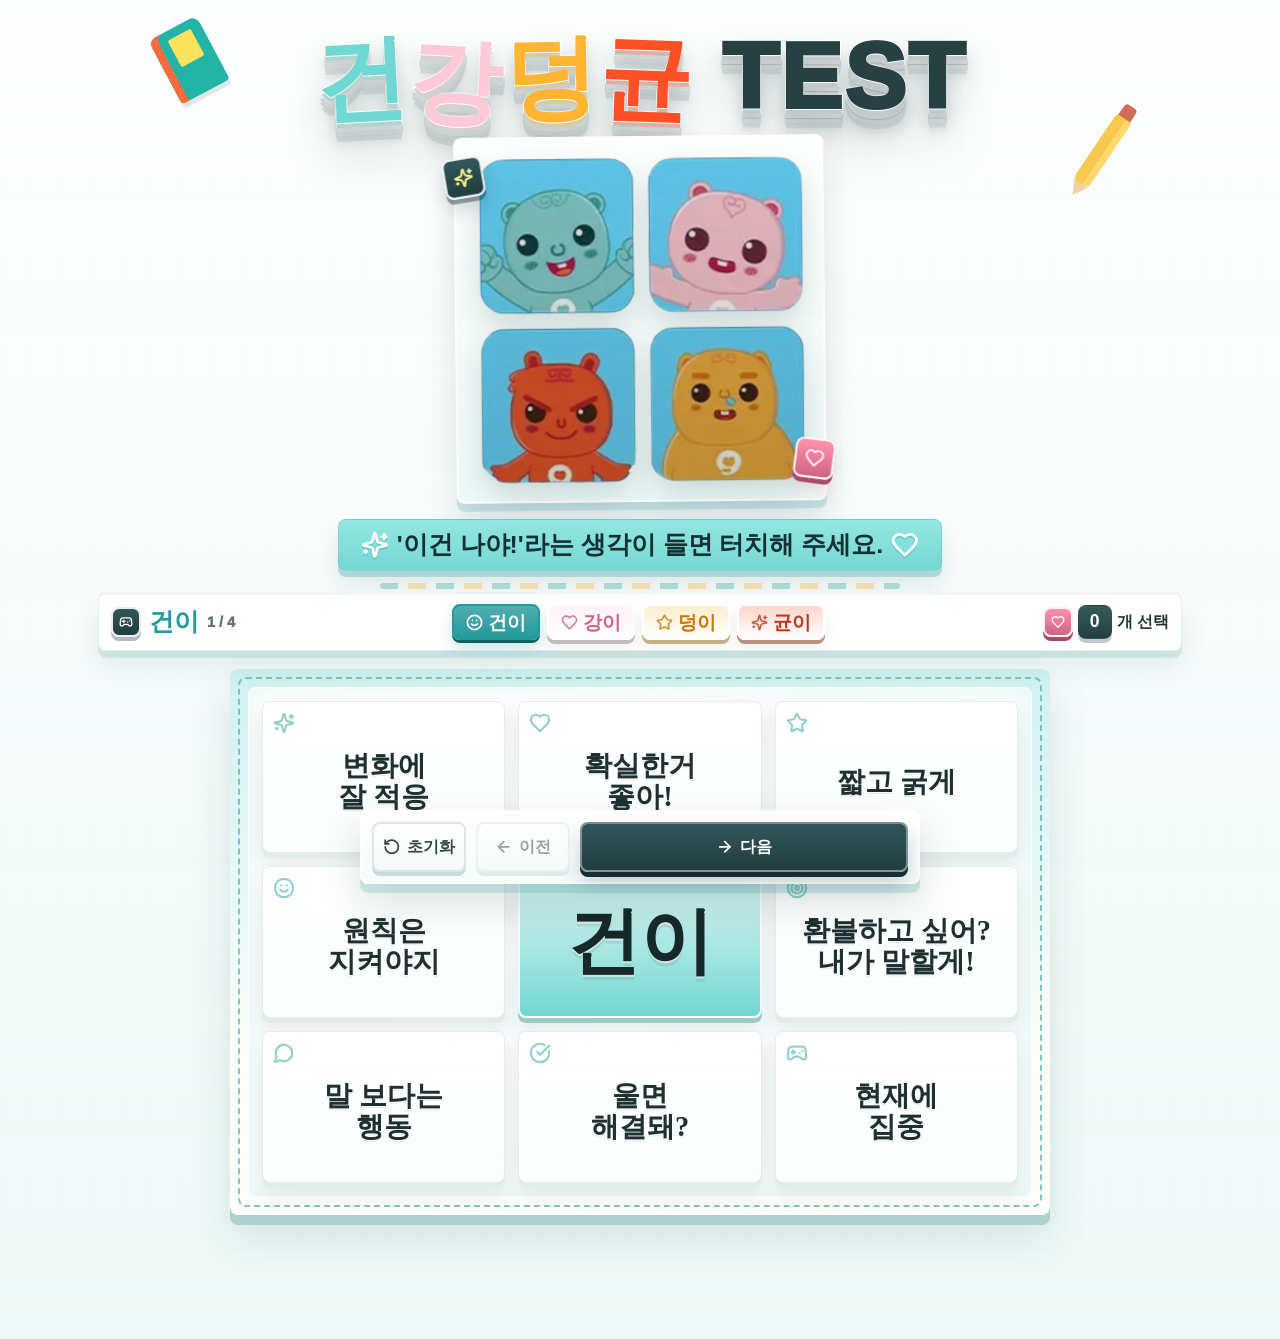
==== commit ff9eabc4: "캐릭터 이미지와 루시드 아이콘 추가" ====
--- a/index.html
+++ b/index.html
@@ -23,16 +23,23 @@
           </span>
           <span class="title-test">TEST</span>
         </h1>
-        <p class="hero-copy">'이건 나야!'라는 생각이 들면 터치해 주세요.</p>
+        <figure class="hero-character-panel" aria-label="건이, 강이, 균이, 덩이 캐릭터">
+          <span class="hero-float-icon hero-float-icon-left" data-icon="sparkles" aria-hidden="true"></span>
+          <img src="assets/character-grid.png" alt="건이, 강이, 균이, 덩이 캐릭터 모음" />
+          <span class="hero-float-icon hero-float-icon-right" data-icon="heart" aria-hidden="true"></span>
+        </figure>
+        <p class="hero-copy"><span class="hero-copy-icon" data-icon="sparkles" aria-hidden="true"></span><span>'이건 나야!'라는 생각이 들면 터치해 주세요.</span><span class="hero-copy-icon" data-icon="heart" aria-hidden="true"></span></p>
       </header>
 
       <section class="status-panel" aria-label="선택 현황">
         <div class="step-summary">
+          <span class="status-icon" data-icon="gamepad-2" aria-hidden="true"></span>
           <strong id="currentTypeName">건이</strong>
           <span id="stepCount">1 / 4</span>
         </div>
         <div class="step-tabs" id="stepTabs" aria-label="캐릭터 보드 이동"></div>
         <div class="selected-count">
+          <span class="status-icon status-icon-heart" data-icon="heart" aria-hidden="true"></span>
           <span class="count-number" id="selectedCount">0</span>
           <span>개 선택</span>
         </div>
@@ -49,9 +56,9 @@
 
     <dialog class="result-dialog" id="resultDialog">
       <div class="result-card" id="resultCard">
-        <button class="close-button" type="button" id="closeDialog" aria-label="결과 닫기">×</button>
+        <button class="close-button" type="button" id="closeDialog" aria-label="결과 닫기"><span data-icon="x" aria-hidden="true"></span></button>
         <div class="result-mascots" id="resultMascots" aria-hidden="true"></div>
-        <p class="result-kicker">건강덩균 TEST 결과</p>
+        <p class="result-kicker"><span data-icon="trophy" aria-hidden="true"></span><span>건강덩균 TEST 결과</span></p>
         <h2 id="resultTitle"></h2>
         <div class="dialog-actions">
           <button class="ghost-button" type="button" id="keepChoosingButton">계속 고르기</button>
--- a/styles.css
+++ b/styles.css
@@ -70,6 +70,12 @@
   font: inherit;
 }
 
+.lucide-icon {
+  width: 1.12em;
+  height: 1.12em;
+  flex: 0 0 auto;
+}
+
 .app {
   width: min(100%, 1120px);
   margin: 0 auto;
@@ -167,7 +173,7 @@
 .main-title {
   position: relative;
   z-index: 1;
-  display: inline-flex;
+  display: flex;
   align-items: baseline;
   justify-content: center;
   flex-wrap: wrap;
@@ -247,12 +253,75 @@
     0 15px 18px rgba(31, 61, 62, 0.18);
 }
 
+.hero-character-panel {
+  position: relative;
+  z-index: 1;
+  display: grid;
+  place-items: center;
+  width: min(72vw, 370px);
+  margin: 16px auto 0;
+  padding: 8px;
+  border: 2px solid rgba(255, 255, 255, 0.92);
+  border-radius: 8px;
+  background:
+    linear-gradient(180deg, rgba(255, 255, 255, 0.96), rgba(239, 251, 249, 0.9)),
+    color-mix(in srgb, var(--teal) 18%, white);
+  box-shadow:
+    0 8px 0 rgba(34, 154, 155, 0.18),
+    0 20px 34px rgba(24, 59, 61, 0.14);
+  transform: rotate(-0.6deg);
+}
+
+.hero-character-panel img {
+  display: block;
+  width: 100%;
+  height: auto;
+  border-radius: 8px;
+  filter: drop-shadow(0 14px 16px rgba(30, 61, 62, 0.18));
+}
+
+.hero-float-icon {
+  position: absolute;
+  z-index: 2;
+  display: grid;
+  place-items: center;
+  width: 40px;
+  height: 40px;
+  padding: 8px;
+  border: 2px solid rgba(255, 255, 255, 0.94);
+  border-radius: 8px;
+  color: #fff;
+  background: linear-gradient(180deg, #31575a, #213d3f);
+  box-shadow:
+    0 5px 0 rgba(22, 46, 48, 0.42),
+    0 12px 18px rgba(24, 59, 61, 0.16);
+}
+
+.hero-float-icon-left {
+  top: 18px;
+  left: -12px;
+  color: #ffef94;
+  transform: rotate(-9deg);
+}
+
+.hero-float-icon-right {
+  right: -10px;
+  bottom: 20px;
+  color: #fff0f5;
+  background: linear-gradient(180deg, #ff91ac, #ce6484);
+  box-shadow:
+    0 5px 0 #a84c68,
+    0 12px 18px rgba(206, 100, 132, 0.18);
+  transform: rotate(8deg);
+}
+
 .hero-copy {
   position: relative;
   z-index: 1;
   display: inline-flex;
   align-items: center;
   justify-content: center;
+  gap: 8px;
   max-width: min(100%, 780px);
   min-height: 44px;
   margin: 18px auto 0;
@@ -266,6 +335,13 @@
     0 14px 22px rgba(26, 68, 70, 0.11);
   font-size: clamp(1.05rem, 3.2vw, 1.55rem);
   font-weight: 900;
+}
+
+.hero-copy-icon {
+  width: 1.12em;
+  height: 1.12em;
+  color: #fffefa;
+  filter: drop-shadow(0 2px 0 rgba(34, 154, 155, 0.3));
 }
 
 .status-panel {
@@ -289,7 +365,7 @@
 
 .step-summary {
   display: flex;
-  align-items: baseline;
+  align-items: center;
   gap: 8px;
   min-width: max-content;
   color: #243f40;
@@ -310,6 +386,25 @@
   font-size: 0.9rem;
 }
 
+.status-icon {
+  display: grid;
+  place-items: center;
+  width: 30px;
+  height: 30px;
+  padding: 6px;
+  border: 2px solid rgba(255, 255, 255, 0.9);
+  border-radius: 8px;
+  color: #fffefa;
+  background: linear-gradient(180deg, #31575a, #213d3f);
+  box-shadow: 0 4px 0 rgba(22, 46, 48, 0.32);
+}
+
+.status-icon-heart {
+  color: #fff0f5;
+  background: linear-gradient(180deg, #ff91ac, #ce6484);
+  box-shadow: 0 4px 0 #a84c68;
+}
+
 .step-tabs {
   display: flex;
   justify-content: center;
@@ -319,6 +414,10 @@
 
 .step-tab {
   position: relative;
+  display: inline-flex;
+  align-items: center;
+  justify-content: center;
+  gap: 5px;
   min-width: 58px;
   min-height: 36px;
   padding: 5px 12px;
@@ -344,6 +443,21 @@
   box-shadow:
     0 3px 0 color-mix(in srgb, var(--tab-dark) 62%, black),
     0 9px 16px color-mix(in srgb, var(--tab-dark) 24%, transparent);
+}
+
+.tab-icon {
+  width: 17px;
+  height: 17px;
+  color: currentColor;
+  opacity: 0.8;
+}
+
+.tab-label {
+  line-height: 1;
+}
+
+.step-tab.is-current .tab-icon {
+  opacity: 1;
 }
 
 .step-tab.has-selection::after {
@@ -463,7 +577,7 @@
   letter-spacing: 0;
   word-break: keep-all;
   overflow-wrap: anywhere;
-  white-space: pre-line;
+  white-space: normal;
   text-align: center;
   -webkit-font-smoothing: antialiased;
   -webkit-text-stroke: 0;
@@ -483,6 +597,27 @@
     0 12px 20px rgba(32, 61, 62, 0.11);
 }
 
+.tile-icon {
+  position: absolute;
+  top: 10px;
+  left: 10px;
+  width: 22px;
+  height: 22px;
+  color: var(--type-dark);
+  opacity: 0.48;
+  filter: drop-shadow(0 1px 0 rgba(255, 255, 255, 0.84));
+  transition:
+    opacity 150ms ease,
+    transform 150ms ease;
+}
+
+.tile-label {
+  display: block;
+  min-width: 0;
+  padding: 13px 3px 0;
+  white-space: pre-line;
+}
+
 .tile::before {
   position: absolute;
   inset: 7px;
@@ -548,6 +683,11 @@
 .tile.is-selected::before {
   opacity: 1;
   transform: scale(1);
+}
+
+.tile.is-selected .tile-icon {
+  opacity: 0.95;
+  transform: rotate(-7deg) scale(1.08);
 }
 
 .tile.is-selected::after {
@@ -663,12 +803,22 @@
   display: inline-flex;
   align-items: center;
   justify-content: center;
+  gap: 7px;
   min-height: 50px;
   border-radius: 8px;
   font-size: 1rem;
   font-weight: 950;
   letter-spacing: 0;
   cursor: pointer;
+}
+
+.button-icon {
+  width: 1.1em;
+  height: 1.1em;
+}
+
+.button-label {
+  min-width: 0;
 }
 
 .ghost-button:disabled,
@@ -745,6 +895,11 @@
   font-size: 1.65rem;
   line-height: 1;
   cursor: pointer;
+}
+
+.close-button .lucide-icon {
+  width: 22px;
+  height: 22px;
 }
 
 .result-mascots {
@@ -814,10 +969,18 @@
 }
 
 .result-kicker {
+  display: inline-flex;
+  align-items: center;
+  justify-content: center;
+  gap: 6px;
   margin: 0 0 6px;
   color: var(--muted);
   font-size: 0.9rem;
   font-weight: 900;
+}
+
+.result-kicker .lucide-icon {
+  color: var(--type-dark);
 }
 
 .result-card h2 {
@@ -887,6 +1050,26 @@
     display: none;
   }
 
+  .hero-character-panel {
+    width: min(78vw, 300px);
+    margin-top: 12px;
+    padding: 7px;
+  }
+
+  .hero-float-icon {
+    width: 32px;
+    height: 32px;
+    padding: 6px;
+  }
+
+  .hero-float-icon-left {
+    left: -8px;
+  }
+
+  .hero-float-icon-right {
+    right: -8px;
+  }
+
   .hero-copy {
     width: 100%;
     padding-inline: 14px;
@@ -933,6 +1116,17 @@
       0 1.5px 0 rgba(32, 55, 56, 0.12);
   }
 
+  .tile-icon {
+    top: 7px;
+    left: 7px;
+    width: 18px;
+    height: 18px;
+  }
+
+  .tile-label {
+    padding-top: 11px;
+  }
+
   .tile-long {
     font-size: clamp(0.9rem, 4vw, 1.02rem);
     line-height: 1.04;
